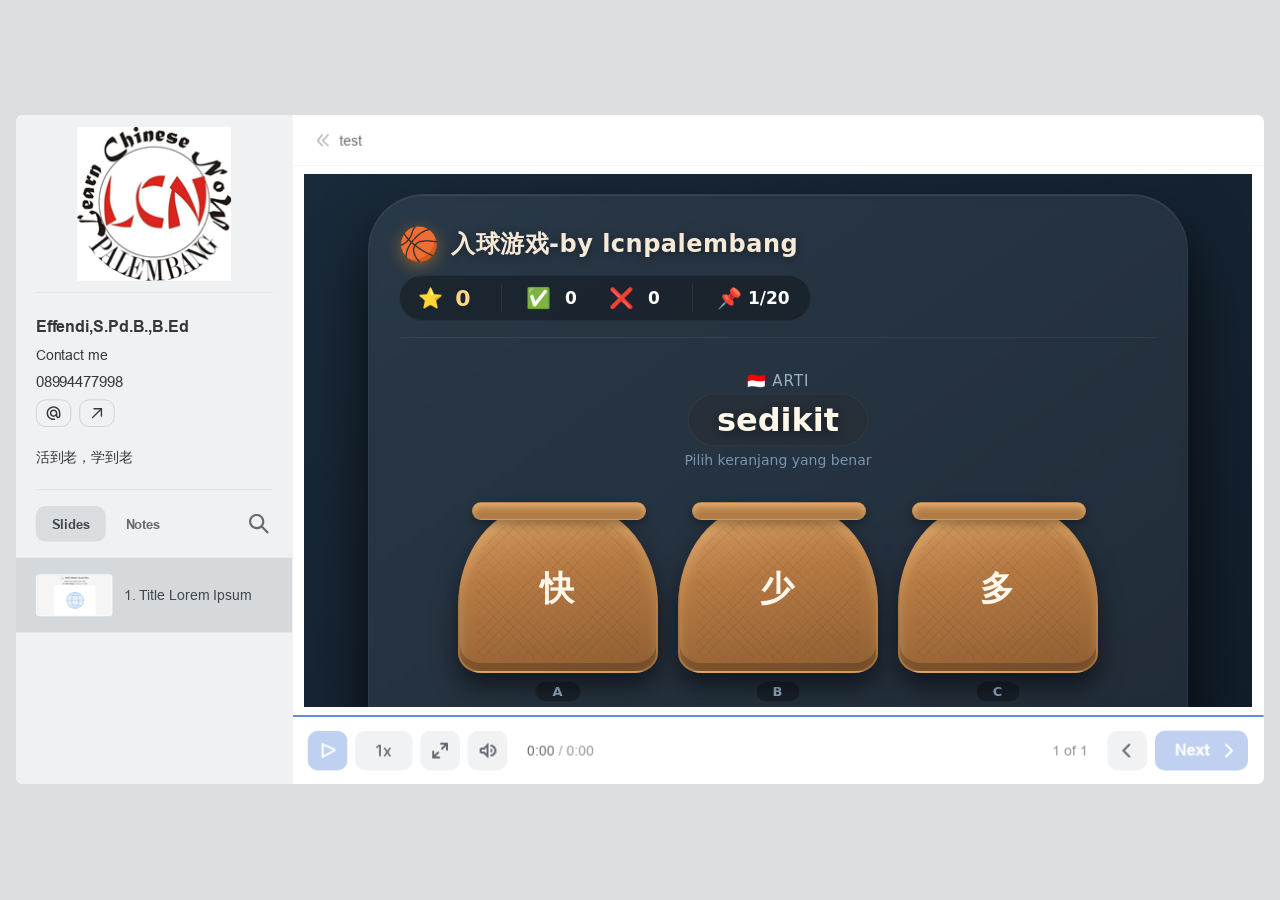
==== index.html @ 04ea9fd0 "Add files via upload" ====
<!DOCTYPE html>
<!-- Created with iSpring --><!-- 1256 684 --><!--version 11.7.0.5 --><!--type html --><!--mainFolder ./ -->
<html style=background-color:#dcdee0;>
<head>
    <meta http-equiv="Content-Type" content="text/html;charset=utf-8"/><meta name="viewport" content="width=device-width,initial-scale=1,minimum-scale=1,maximum-scale=1,user-scalable=no"/><meta name="format-detection" content="telephone=no"/><meta name="apple-mobile-web-app-capable" content="yes"/><meta name="apple-mobile-web-app-status-bar-style" content="black"/><meta http-equiv="X-UA-Compatible" content="IE=edge"/><meta name="msapplication-tap-highlight" content="no"/><title>test</title><link rel="apple-touch-icon-precomposed" href="data/apple-touch-icon.png"/><link rel="shortcut icon" type="image/ico" href="data/favicon.ico"/><style>body {background-color:#dcdee0;}#spr0_4534cc {display:none;}</style>
    
    
    <style>
		#playerView {
			position:absolute;
			-webkit-tap-highlight-color:rgba(0,0,0,0);
			-webkit-user-select:none;
			-moz-user-select:none;
			-webkit-touch-callout:none;
			-webkit-user-drag:none;
		}
		#playerView * {
			position:absolute;
		}
		#preloader {
			width: 50px;
			height: 50px;
			position: absolute;
			top: 0;
			left: 0;
			bottom: 0;
			right: 0;
			margin: auto;
			border-radius: 10px;
			background-color: rgba(0, 0, 0, 0.5);
		}

		#preloader::after {
			content: '';
			position: absolute;
			background: url([data-uri]);
			background-size: cover;
			top: 0;
			left: 0;
			bottom: 0;
			right: 0;
			animation: preloader_spin 1s infinite linear;
			-webkit-animation: preloader_spin 1s infinite linear;
		}

		@keyframes preloader_spin { 0% {transform: rotate(0deg);} 100% {transform: rotate(360deg);} }
		@-webkit-keyframes preloader_spin { 0% {-webkit-transform: rotate(0deg);} 100% {-webkit-transform: rotate(360deg);}}
    </style>
</head>
<body>
	<div id="preloader"></div>
	<script src="data/browsersupport.js?24FBC76B"></script>
	<script src="data/player.js?24FBC76B"></script>
    <div id="content"></div>
    <div id="spr0_4534cc"></div>
    <script>
		document.addEventListener("DOMContentLoaded", () => (function(startup){
			function start(savedPresentationState)
			{
				var presInfo = "eNq9Wctu48gV/RWCQSMbW6OnZTmLhKKoNtG0qBFpuzvdDaJElqyapkgNH/J4GgYmuyzyHbMLkEV2ydcEmCC7/ELurSIp0pTkR/fEL1FVp26d+6xb8meZyWfyZ+VE66uddvP4ZNwZH3f7Y+V4qA7ax53OyUm71RuenGon9/KRnAA4oXECj27p+VY+G5w0j+SlfNbrwqsLU24YUWsdOd1ep9fpdgC13shn7Wbr5EhOcVMWxylLqNNqNfqNptP7HULks/ef5QBmtcWCBh47shpTrzFsHA0bmgeA72BKDYOEuIm0ojAwh4F///0fv/z5b//56U///edffvnrz+JZ0JKXSbI++/DNh2/mLGn4dx++8d1gTXy6mpPgBjAUMOWhP9ysCPMbbrgSdOTm6WDQ7fb7g8GpfP/xSFbls8+yj39QCY8kBGSGN2FjzeXBnq3eCTcFvN5vScSHWKAtnblPgk/yPefEjfBZ/oR/4G0SpfRIJoV11mtYFPO3AOm0uckXxI8pH+ZP9x/vjwQ6iCvo7mH0uoruPCI7KaNbj6DXh9Go5ha8qBI54WBhibpkvwruHQZvyuDTw5zjXTT2o+kOHvvRiwp68Ah6XkH3D6M3aQX9iJYbr4zOkngvOqnw7jd3Wxvg8qoSwRjnsXx/z1PrMwa0GPcfRsGRHGG4YDYQRC5yqff5vijKZolPJQMqzUrS13GKOatjPVOV8aDd6fSgng3V426npx4PtfH4eHDaPIVq1uwrndG9UCFL4dhnHm01vkNnuw9HXR4DdjXpk+Vq3tpmff+UJ323Awy9Qh1QrHm01fOHXaQ/RB8CiyXSKPTDSFJWNBGlp8krAaiKz41ms8UFdRv97qDf7bXap91ev91v0+NWCwsTyyz6/mNmdWEnL1vcFF/dbLWoJsJHjD+BNbiIeEnWNM6GLCHvSrzcZS+fxOtCvNyGfCO02m3oNJ0m0E8LM92GLSh7oU8ay2TlY60LuWoPz4xFYTOvqARckazkuUsoldQgd2GaVE6K5G6NOQeHizxOfV/mgZexE4jpOJC5K2QlYsQX9N5n/BZB0mzchouFDGsUNNag2Wv34cjqQ/KOcKDdag1a3eZJu8etVkV4DxE33OCddr/VPUVInjPAYn6QRutXpcGPSm7WLR92kE/7V+bDanzmhwl1/j8G2jKDnfgJPA8jj0Yz4rEUYrOF5Q5zNeYZF0OJGBL3000UpoGHQ3wStPgNlJzWuA16hGvisgTSB/KOx+uZbJmGPuL1DQVo0AvQINnKUdyEbWhF2qg3GoyGL5J2Hm5oVBU20tpa7xnCbPpDUpEAdj3tjJ4pYYda3TbYX3umnLpCTxdjQLf2JQ5bk5t9Dh+pI01rPrbeJ3c02iNhzL+eJKHmkZPWyWn/0d0jtiLR3TBNkjDYQ6I3Ph2OBi8TVPdMr9nvD4fPksbz7UspcSFfg07N0E9z0kMRdSpPkhNTNwy8x1yGcTvuvlRUnZrWw+9nyqu77UW09jjuJZReliM7hNTpPEHSPR4UQRKF/pQElF8aA7JhNyRhYXARegid31nYZGKDuY7Cm4jG8ZDwnWhA5j718kNpJfBrQEAR5CJstqI+C/iVYxneGmRO/aKB3rCYwfr8kOUIVRUabdttGJyAevlw1sPDqJkmXHQZOYW6MyVpTMtAHJxDJM1IQutiphHd1Edn9JYFXkU2t8IkXc1pFJehfNwM/Lu6FFQ/Kg9chX66oqow+T47LGB6TFbMvys1GisWsPgTC9Q0TsIV+5GbV6s6IBQWKVy5ZDdLH36TK0ZvqafBrowW3FepnzCfbmhBJODKPYDFlETusrgfLQETEJZ7kTfl3nZLVFJJDLpIymrjgVZ+PwkTGu/0ZcUvGEY00oNFuHPiCjYOCxc9tGKCt5iC15z7Jhb3gexNzjMT4IZpFFN++bkqyyqrsGcvyLyYoevlVqOF+anjntOho6iqZln60NAcZaYrjqEMNcMZKuobxzadofZan8Ci16GUwM+SSnN6w4KABTdSuOAD/H4H7t8vy7Rt88KZKhPNAFHDEFRbSZigBxZNlCv9tWLr5sQZXsL6Cdyi5EmR+FJurQMiLM229clrXKi4LtQENmc+FBnJokkCChxeDMVHwyr0mHa2OS1Us8P1br0uR7oJKs1mQiO+EmmlHgulgEQRV6q2rmSEifbWziyBhsCSfAA9nWlXWzTWDxamdX2tN/rE0SYK55gN64Zuv3MuTK69nUaBBNYmFfvxKnpI1sScXShGVchi8WQpwN7SJrY2c6bnpm0KDURCSetlCJff2jL0ljNxzLGjmpcTO3ec9CqbubwYarNXGLKvbNNWMv9ar2qSrmB4l6t4Jh9w1bUCfC+U2RuhgjrTYGDkXOv2OX7cGlGo7J50y5KlxCxoayB/6Ib4qYjmPDuFVNtW1PMLsIAzMtVL/[base64]/[base64]/KcLx2OEJt5VPHAfBemkkswNPw7YR1OEClJ/BrV2CXC0r69BIvrivEMEZimvC7C6aKJUpaVKAzuNaVehgMXaCP09LeX+h+dsQKlffTAuLjnkmxo8FvhF4h6tPD3KfsRozwun3+wUHv7SiKBhzRhwV63NHYSqOTyI04GX9YdfJDX/j0xCJ+x4R2YJKCUhzma5NkbWyp0MDPo1Z5jcbgn0WOsu1/T7AWTr2D6xwge3vxr+ODpDLLGTzUNQ5lCzRzqmPkWXG8kn8bxQ5wGhwQvqvgf59rkWzi3RmURqzDvdLaoiQkkxqK+5CURyiaDO12N1rU2tHQbD+prOo/hpBEAHq9fWgAxTrMNH6kO2+mRNlYuDZuPcAWiFcnMAJzxsM64i7JVJTcKubNuCZyiwA40h8Ncul3SiPIJH66e2Lf/XggsguJLFS2CIdPW0pSZeg6qTlTeHaooxq/MgY9QH8O2ih4SnLUiibuEIrvAj9+qwkTDkpsnI2nxzwn+9dPPFehDwQLFzeEn8Q4ohAsmBj9foL4H28ayBsONC8EsKN+V86bZqjk6nfMPBuKHuAcNsq0MBY2SSQomOJl1lVvF8s/IcF6H2Hhhb4Xn287eiiTCwQlb5QWNU8+8sb03WLxVjcM0creEtkC8RkGy8SYH47TcepVxuRPKepem93TVZcg2s7MSsL1o8s90xALo8YtO2DCVkWgMjZB4QKsIJ3EXytICAla8L4Xrht+N7u//B+mZM0c=";
				PresentationPlayer.start(presInfo, "content", "playerView", onPlayerInit, savedPresentationState);
				function onPlayerInit(player)
				{
					(function(player){
	(function(player)
{
	function findConnector(win)
	{
		var retries = 0;
		while (!win.ispringPresentationConnector && win.parent && win.parent != win)
		{
			++retries;
			if (retries > 7)
			{
				return null;
			}

			win = win.parent;
		}
		return win.ispringPresentationConnector;
	}

	function getConnector()
	{
		var api = findConnector(window);
		if (!api && window.opener && (typeof(window.opener) != "undefined"))
		{
			api = findConnector(window.opener);
		}
		return api;
	}

	try
	{
		var connector = getConnector();
		if (connector)
		{
			connector.register(player);
		}
	}
	catch (e) {}
})(player);

})(player);

					var preloader = document.getElementById("preloader");
					preloader.parentNode.removeChild(preloader);
				}
			}

			if (startup)
				startup(start);
			else
				start();
		})());
    </script>
</body>
</html>
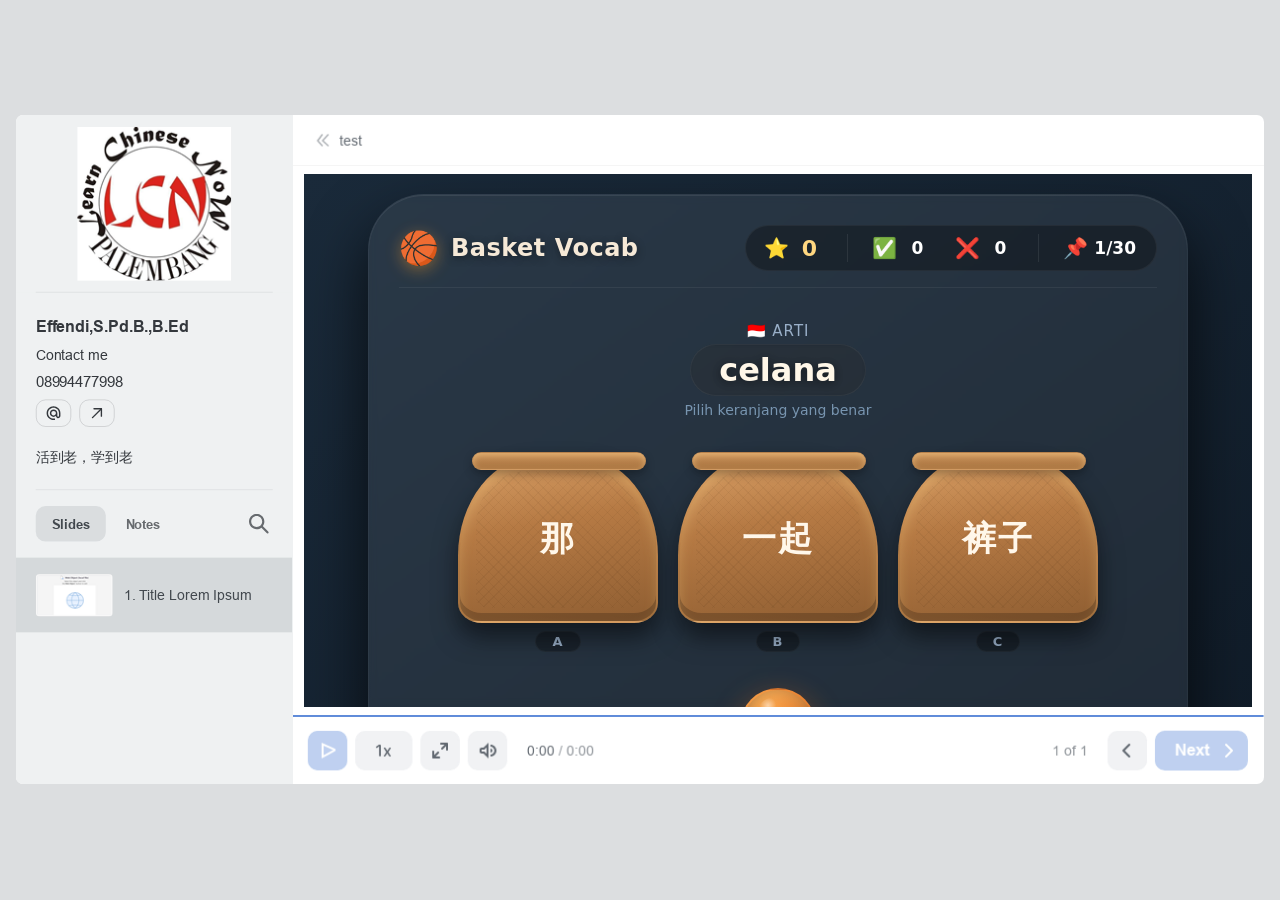
==== commit cbd64b46: "Add files via upload" ====
--- a/index.html
+++ b/index.html
@@ -2,7 +2,7 @@
 <!-- Created with iSpring --><!-- 1256 684 --><!--version 11.7.0.5 --><!--type html --><!--mainFolder ./ -->
 <html style=background-color:#dcdee0;>
 <head>
-    <meta http-equiv="Content-Type" content="text/html;charset=utf-8"/><meta name="viewport" content="width=device-width,initial-scale=1,minimum-scale=1,maximum-scale=1,user-scalable=no"/><meta name="format-detection" content="telephone=no"/><meta name="apple-mobile-web-app-capable" content="yes"/><meta name="apple-mobile-web-app-status-bar-style" content="black"/><meta http-equiv="X-UA-Compatible" content="IE=edge"/><meta name="msapplication-tap-highlight" content="no"/><title>test</title><link rel="apple-touch-icon-precomposed" href="data/apple-touch-icon.png"/><link rel="shortcut icon" type="image/ico" href="data/favicon.ico"/><style>body {background-color:#dcdee0;}#spr0_4534cc {display:none;}</style>
+    <meta http-equiv="Content-Type" content="text/html;charset=utf-8"/><meta name="viewport" content="width=device-width,initial-scale=1,minimum-scale=1,maximum-scale=1,user-scalable=no"/><meta name="format-detection" content="telephone=no"/><meta name="apple-mobile-web-app-capable" content="yes"/><meta name="apple-mobile-web-app-status-bar-style" content="black"/><meta http-equiv="X-UA-Compatible" content="IE=edge"/><meta name="msapplication-tap-highlight" content="no"/><title>test</title><link rel="apple-touch-icon-precomposed" href="data/apple-touch-icon.png"/><link rel="shortcut icon" type="image/ico" href="data/favicon.ico"/><style>body {background-color:#dcdee0;}#spr0_178afa {display:none;}</style>
     
     
     <style>
@@ -49,15 +49,15 @@
 </head>
 <body>
 	<div id="preloader"></div>
-	<script src="data/browsersupport.js?24FBC76B"></script>
-	<script src="data/player.js?24FBC76B"></script>
+	<script src="data/browsersupport.js?3EB01C88"></script>
+	<script src="data/player.js?3EB01C88"></script>
     <div id="content"></div>
-    <div id="spr0_4534cc"></div>
+    <div id="spr0_178afa"></div>
     <script>
 		document.addEventListener("DOMContentLoaded", () => (function(startup){
 			function start(savedPresentationState)
 			{
-				var presInfo = "eNq9Wctu48gV/RWCQSMbW6OnZTmLhKKoNtG0qBFpuzvdDaJElqyapkgNH/J4GgYmuyzyHbMLkEV2ydcEmCC7/ELurSIp0pTkR/fEL1FVp26d+6xb8meZyWfyZ+VE66uddvP4ZNwZH3f7Y+V4qA7ax53OyUm71RuenGon9/KRnAA4oXECj27p+VY+G5w0j+SlfNbrwqsLU24YUWsdOd1ep9fpdgC13shn7Wbr5EhOcVMWxylLqNNqNfqNptP7HULks/ef5QBmtcWCBh47shpTrzFsHA0bmgeA72BKDYOEuIm0ojAwh4F///0fv/z5b//56U///edffvnrz+JZ0JKXSbI++/DNh2/mLGn4dx++8d1gTXy6mpPgBjAUMOWhP9ysCPMbbrgSdOTm6WDQ7fb7g8GpfP/xSFbls8+yj39QCY8kBGSGN2FjzeXBnq3eCTcFvN5vScSHWKAtnblPgk/yPefEjfBZ/oR/4G0SpfRIJoV11mtYFPO3AOm0uckXxI8pH+ZP9x/vjwQ6iCvo7mH0uoruPCI7KaNbj6DXh9Go5ha8qBI54WBhibpkvwruHQZvyuDTw5zjXTT2o+kOHvvRiwp68Ah6XkH3D6M3aQX9iJYbr4zOkngvOqnw7jd3Wxvg8qoSwRjnsXx/z1PrMwa0GPcfRsGRHGG4YDYQRC5yqff5vijKZolPJQMqzUrS13GKOatjPVOV8aDd6fSgng3V426npx4PtfH4eHDaPIVq1uwrndG9UCFL4dhnHm01vkNnuw9HXR4DdjXpk+Vq3tpmff+UJ323Awy9Qh1QrHm01fOHXaQ/RB8CiyXSKPTDSFJWNBGlp8krAaiKz41ms8UFdRv97qDf7bXap91ev91v0+NWCwsTyyz6/mNmdWEnL1vcFF/dbLWoJsJHjD+BNbiIeEnWNM6GLCHvSrzcZS+fxOtCvNyGfCO02m3oNJ0m0E8LM92GLSh7oU8ay2TlY60LuWoPz4xFYTOvqARckazkuUsoldQgd2GaVE6K5G6NOQeHizxOfV/mgZexE4jpOJC5K2QlYsQX9N5n/BZB0mzchouFDGsUNNag2Wv34cjqQ/KOcKDdag1a3eZJu8etVkV4DxE33OCddr/VPUVInjPAYn6QRutXpcGPSm7WLR92kE/7V+bDanzmhwl1/j8G2jKDnfgJPA8jj0Yz4rEUYrOF5Q5zNeYZF0OJGBL3000UpoGHQ3wStPgNlJzWuA16hGvisgTSB/KOx+uZbJmGPuL1DQVo0AvQINnKUdyEbWhF2qg3GoyGL5J2Hm5oVBU20tpa7xnCbPpDUpEAdj3tjJ4pYYda3TbYX3umnLpCTxdjQLf2JQ5bk5t9Dh+pI01rPrbeJ3c02iNhzL+eJKHmkZPWyWn/0d0jtiLR3TBNkjDYQ6I3Ph2OBi8TVPdMr9nvD4fPksbz7UspcSFfg07N0E9z0kMRdSpPkhNTNwy8x1yGcTvuvlRUnZrWw+9nyqu77UW09jjuJZReliM7hNTpPEHSPR4UQRKF/pQElF8aA7JhNyRhYXARegid31nYZGKDuY7Cm4jG8ZDwnWhA5j718kNpJfBrQEAR5CJstqI+C/iVYxneGmRO/aKB3rCYwfr8kOUIVRUabdttGJyAevlw1sPDqJkmXHQZOYW6MyVpTMtAHJxDJM1IQutiphHd1Edn9JYFXkU2t8IkXc1pFJehfNwM/Lu6FFQ/Kg9chX66oqow+T47LGB6TFbMvys1GisWsPgTC9Q0TsIV+5GbV6s6IBQWKVy5ZDdLH36TK0ZvqafBrowW3FepnzCfbmhBJODKPYDFlETusrgfLQETEJZ7kTfl3nZLVFJJDLpIymrjgVZ+PwkTGu/0ZcUvGEY00oNFuHPiCjYOCxc9tGKCt5iC15z7Jhb3gexNzjMT4IZpFFN++bkqyyqrsGcvyLyYoevlVqOF+anjntOho6iqZln60NAcZaYrjqEMNcMZKuobxzadofZan8Ci16GUwM+SSnN6w4KABTdSuOAD/H4H7t8vy7Rt88KZKhPNAFHDEFRbSZigBxZNlCv9tWLr5sQZXsL6Cdyi5EmR+FJurQMiLM229clrXKi4LtQENmc+FBnJokkCChxeDMVHwyr0mHa2OS1Us8P1br0uR7oJKs1mQiO+EmmlHgulgEQRV6q2rmSEifbWziyBhsCSfAA9nWlXWzTWDxamdX2tN/rE0SYK55gN64Zuv3MuTK69nUaBBNYmFfvxKnpI1sScXShGVchi8WQpwN7SJrY2c6bnpm0KDURCSetlCJff2jL0ljNxzLGjmpcTO3ec9CqbubwYarNXGLKvbNNWMv9ar2qSrmB4l6t4Jh9w1bUCfC+U2RuhgjrTYGDkXOv2OX7cGlGo7J50y5KlxCxoayB/6Ib4qYjmPDuFVNtW1PMLsIAzMtVL/[base64]/[base64]/KcLx2OEJt5VPHAfBemkkswNPw7YR1OEClJ/BrV2CXC0r69BIvrivEMEZimvC7C6aKJUpaVKAzuNaVehgMXaCP09LeX+h+dsQKlffTAuLjnkmxo8FvhF4h6tPD3KfsRozwun3+wUHv7SiKBhzRhwV63NHYSqOTyI04GX9YdfJDX/j0xCJ+x4R2YJKCUhzma5NkbWyp0MDPo1Z5jcbgn0WOsu1/T7AWTr2D6xwge3vxr+ODpDLLGTzUNQ5lCzRzqmPkWXG8kn8bxQ5wGhwQvqvgf59rkWzi3RmURqzDvdLaoiQkkxqK+5CURyiaDO12N1rU2tHQbD+prOo/hpBEAHq9fWgAxTrMNH6kO2+mRNlYuDZuPcAWiFcnMAJzxsM64i7JVJTcKubNuCZyiwA40h8Ncul3SiPIJH66e2Lf/XggsguJLFS2CIdPW0pSZeg6qTlTeHaooxq/MgY9QH8O2ih4SnLUiibuEIrvAj9+qwkTDkpsnI2nxzwn+9dPPFehDwQLFzeEn8Q4ohAsmBj9foL4H28ayBsONC8EsKN+V86bZqjk6nfMPBuKHuAcNsq0MBY2SSQomOJl1lVvF8s/IcF6H2Hhhb4Xn287eiiTCwQlb5QWNU8+8sb03WLxVjcM0creEtkC8RkGy8SYH47TcepVxuRPKepem93TVZcg2s7MSsL1o8s90xALo8YtO2DCVkWgMjZB4QKsIJ3EXytICAla8L4Xrht+N7u//B+mZM0c=";
+				var presInfo = "eNq9Wctu48gV/RWCQSMbW6P3w1kkJEW1iaZFjUjb3eluEBRZsmqaIjV8yONpGJjsssh3zC5AFtklXxNgguzyC7m3iqRIU5If3RO/RFWdunXus27Jn0UqnomfZak/7Ei95qkqj7qn3V5HOpXa495pp9+fSO1hX+pPBvfiiZgAOCFxAo9u6flWPBv1myfiSjzrdeHVhSk3jIi5iexWr9seDFuA2mzFs3az1T8RU9yUxnFKE2K3Wo1Bo2n3focQ8ez9ZzGAWXW5JIFHT8zGzGvIjRO5oXoA+A6mlDBIHDcR1gQGFjDw77//45c//+0/P/3pv//8yy9//Zk/c1riKkk2Zx+++fDNgiYN/+7DN74bbByfrBdOcAMYApjy0B9u1g71G2645nTE5nA06nYHg9FoKN5/PBEV8eyz6OMfVMJzEgdkhjdhY8PkwZ6tXp+ZAl7vdyTiYyzQlvbCd4JP4j3jxIzwWfyEf+BtEqXkRHQK62w2sChmbwHSaTOTLx0/JmyYPd1/vD/h6CCuoLvH0ZsquvOI7KSMbj2C3hxHo5o78LJKpM/A3BJ1yX4V3DsO3pbBw+Oc4300DqPJHh6H0csKevQIelFBD46jt2kF/YiWW6+MzpL4IDqp8B4091sb4OK6EsEY57F4f89S6zMGNB/3H0bBiRhhuGA2OIhc5lLv831RlEUTnwg6VJq1oG3iFHNWw3qmSJNRu9PpnfYnsnLa7fSUU1mdTE5Hw+awJ/ebA6kzvucqZCkc+9QjrcZ36Gz34ajLYsCqJn2yWi9au6wfDFnSdzvA0CvUAcWaJzs9f9hH+kP0ITBpIoxDP4wEaU0SXnqarBKAqvjcaDZbTFC3MeiOBt1eqz3s9gbtQZuctlpYmGhm0fcfM6tzO3nZ4ib/6mareTXhPqLsCazBRMQrZ0PibMjk8q74y1328om/LvnLbcg2QqvdhnbTbgL9tDDTbdiCshf6TmOVrH2sdSFT7eGZsSxs5hWVgCmSlTx3BaWS6M5dmCaVkyK522DOweEiTlLfF1ngZew4YjYJROYKUYqo43N67zN+yyBpNm7D5VKENRIaa9TstQedbmcAyTvGgXarNWp1m/12j1mtivAeIm6YwTvtQas7REieM8BicZRG61elwY5KZtYdH3qUT/tX5kNrfBbHCXX+PwbaMYOd2Am8CCOPRHPHoynEZgvLHeZqzDIuhhIhO+6nmyhMAw+H2CRo8RsoOa1JG/QIN45LE0gfyDsWr2eiaejamNU3FKBCL0CCZCdHchO6JRVp4954NJZfJO083JKoKmysttXeM4RZ5IekIgHsOuyMnylhj1rdNthffaacukJPF6NDt/[base64]/aMvSWPbWNia0Yl1Mrd5zwKpu5vJDV+SsM2VeWYUmZf81XNUlXMLzPVSyTj7jqWgK+F9L8DVdBmaswMLavNescP26NCFR2T7ilyUqgJrQ1kD9k6/[base64]/ncxapTK5mQhGwAHox01VIBPYvh/XGJwnZHRp4pNwUB0sAxoFaQxpc3ti4kCCRoBRYc01BL2JSh1F0d8Lg2BRCFghOmqzCSFg5sQC93wqqCyZavHJYjiGy3O1hMUtWNBa8cO3QIN9rLl3DSQHRaugmFLFxPsKyCLqaleBFDrRbN3vxc8lkNlUjJybRQYgt6XqOEhzf3wc8116f6/DLnXSed0f7pc5Y6M3ykMtKpmSa18YcLa6yislM4MTxLVwJ0NZb6LS4DcqGySyhTRUD/KhYZTla4ILdiZsUcgo07Cgx52R+B3Zj49q2eLxboeB4WydwScXJzPkn4MEiIIAMRbKOW+JyAbUVi5VsvIVgYilcnzDeYNa8qU+8UzHr3+U5XzocITbzqGKB+S5MBdfB0PDvuHUYQaQksGtUY58IU/32EiyuSfozRGCasroIp4vKS1lWojC4N4R4GQ5coI7R099ean+0JxKU9vED4+KeK2dLgt9yv0DUo4W/T+mPGOVx+fyDherbV4ITeEgTFhx0S2MvgUouP+Jk8GXdwUd5Hd4Tg/AZG96BSQJCWJijSZ69salABzOHXu05Fod7EjnFuvs1zV4w+Qqmf4zg8c2/hg+eziBr/BRD16UZ1ExZw8w34Xoj+CSOH+JUOCRYUcX/[base64]/S9IGuugzZZXZWAnYXTfaZDl8APX7RCeuGNOaNoR46HtAqwonfhbK0gIDl70vhumV3o/v7/wF0xDNS";
 				PresentationPlayer.start(presInfo, "content", "playerView", onPlayerInit, savedPresentationState);
 				function onPlayerInit(player)
 				{
